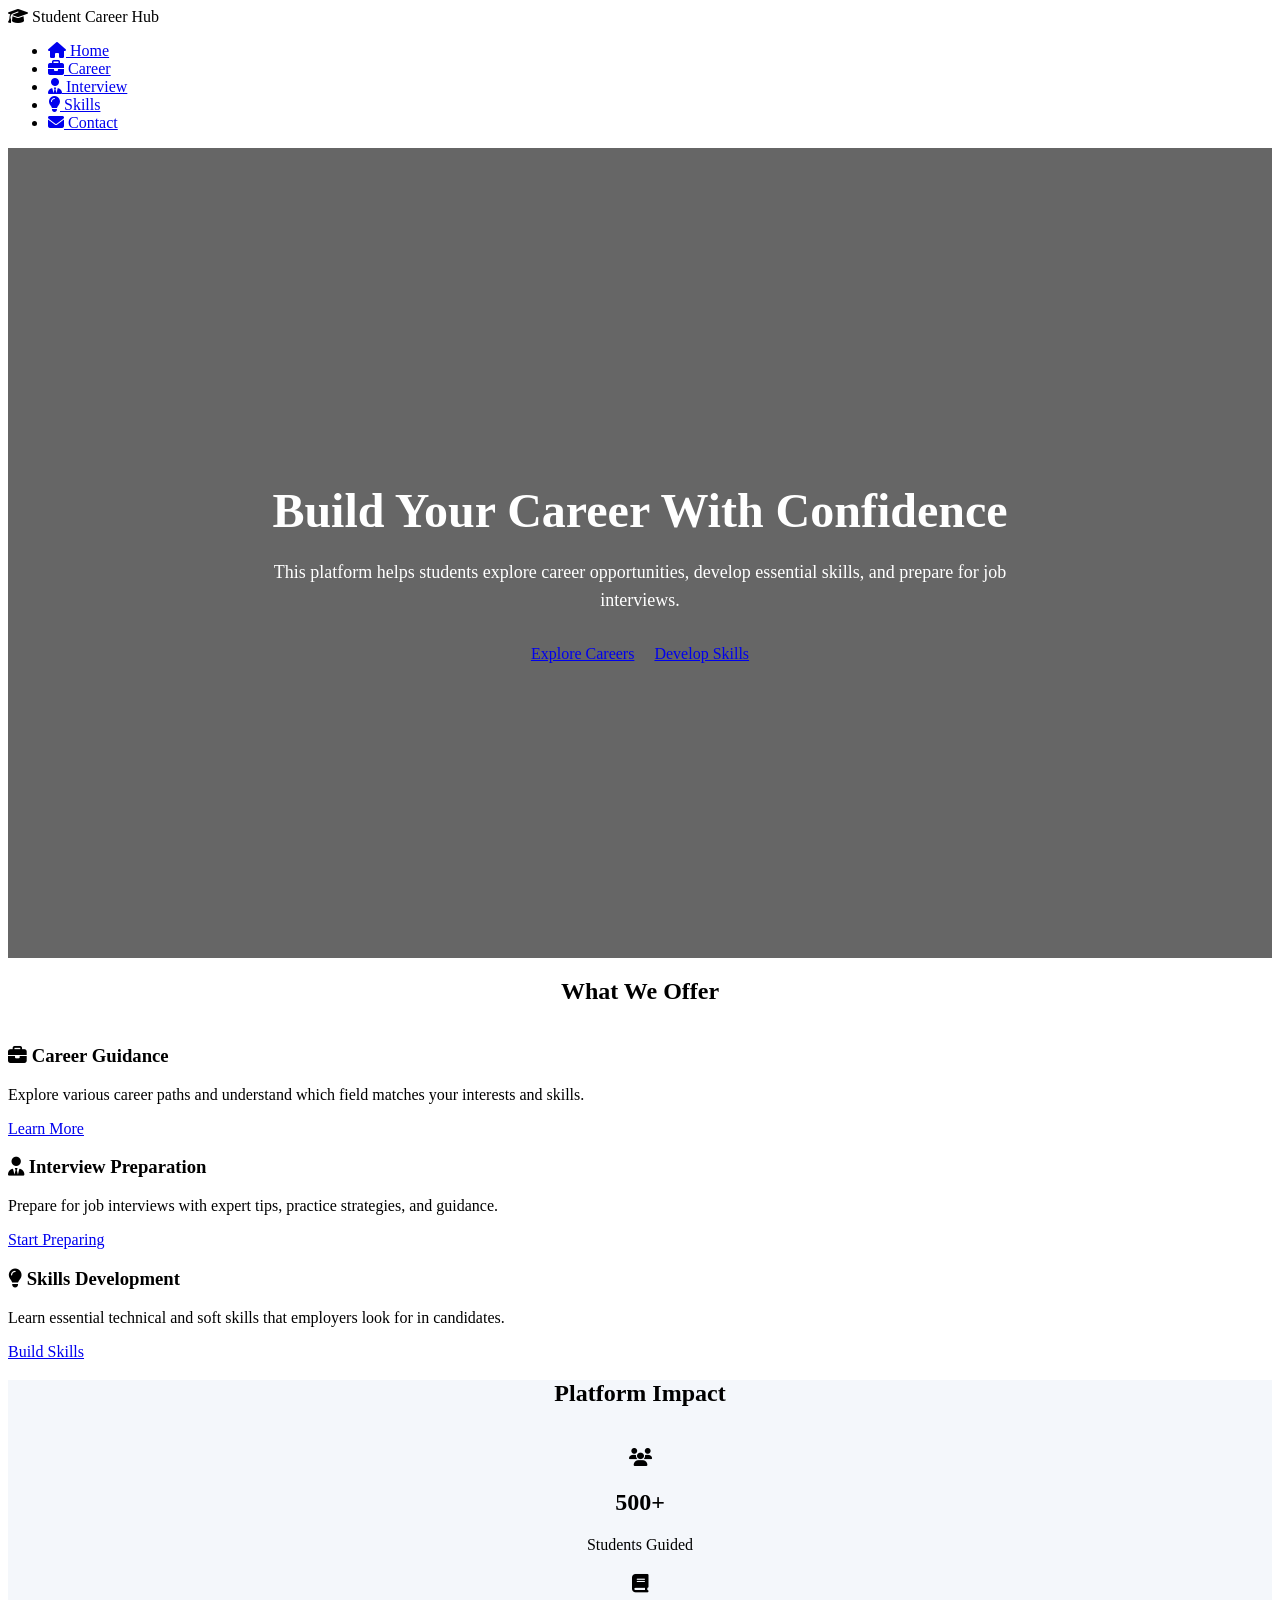
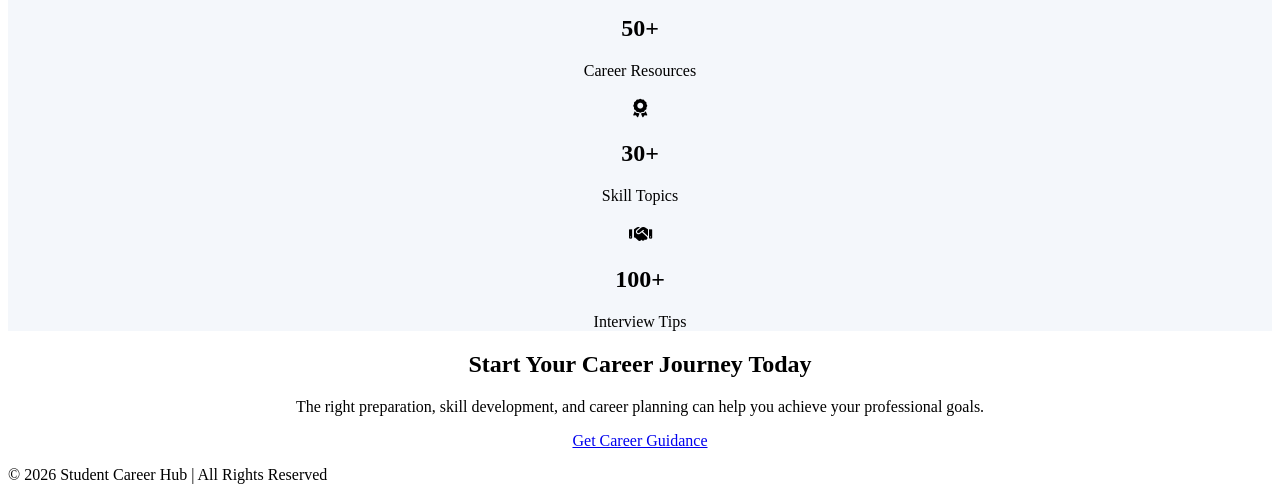
==== index.html @ e3550153 "Add files via upload" ====
<!DOCTYPE html>
<html lang="en">
<head>

<meta charset="UTF-8">
<meta name="viewport" content="width=device-width, initial-scale=1.0">

<title>Student Career Hub</title>

<link rel="stylesheet" href="css/style.css">

<!-- Font Awesome Icons -->
<link rel="stylesheet" href="https://cdnjs.cloudflare.com/ajax/libs/font-awesome/6.5.0/css/all.min.css">

<style>

/* Page specific hero background */

.home-hero{
background:linear-gradient(rgba(0,0,0,0.6),rgba(0,0,0,0.6)),
url("images/students.jpeg");
background-size:cover;
background-position:center;
height:90vh;
display:flex;
align-items:center;
justify-content:center;
text-align:center;
color:white;
}

/* Hero content layout */

.hero-content{
max-width:800px;
padding:20px;
}

.hero-content h1{
font-size:48px;
margin-bottom:20px;
}

.hero-content p{
font-size:18px;
line-height:1.6;
}

/* Hero buttons */

.hero-buttons{
margin-top:30px;
display:flex;
justify-content:center;
gap:20px;
flex-wrap:wrap;
}

</style>

</head>

<body>

<header>

<div class="navbar">

<div class="logo">
<i class="fas fa-graduation-cap"></i>
<span>Student Career Hub</span>
</div>

<nav>
<ul class="nav-links">

<li>
<a href="index.html">
<i class="fas fa-home"></i> Home
</a>
</li>

<li>
<a href="career.html">
<i class="fas fa-briefcase"></i> Career
</a>
</li>

<li>
<a href="interview.html">
<i class="fas fa-user-tie"></i> Interview
</a>
</li>

<li>
<a href="skills.html">
<i class="fas fa-lightbulb"></i> Skills
</a>
</li>

<li>
<a href="contact.html">
<i class="fas fa-envelope"></i> Contact
</a>
</li>

</ul>
</nav>

</div>

</header>

<!-- Hero Section -->

<section class="hero home-hero">

<div class="hero-content">

<h1>Build Your Career With Confidence</h1>

<p>
This platform helps students explore career opportunities,
develop essential skills, and prepare for job interviews.
</p>

<div class="hero-buttons">

<a href="career.html" class="btn">Explore Careers</a>
<a href="skills.html" class="btn">Develop Skills</a>

</div>

</div>

</section>


<!-- Features Section -->

<section>

<h2 style="text-align:center; margin-bottom:40px;">
What We Offer
</h2>

<div class="cards">

<div class="card">

<h3><i class="fas fa-briefcase"></i> Career Guidance</h3>

<p>
Explore various career paths and understand which field
matches your interests and skills.
</p>

<a href="career.html" class="btn">Learn More</a>

</div>


<div class="card">

<h3><i class="fas fa-user-tie"></i> Interview Preparation</h3>

<p>
Prepare for job interviews with expert tips,
practice strategies, and guidance.
</p>

<a href="interview.html" class="btn">Start Preparing</a>

</div>


<div class="card">

<h3><i class="fas fa-lightbulb"></i> Skills Development</h3>

<p>
Learn essential technical and soft skills that
employers look for in candidates.
</p>

<a href="skills.html" class="btn">Build Skills</a>

</div>

</div>

</section>


<!-- Statistics Section -->

<section style="background:#f4f7fb; text-align:center">

<h2 style="margin-bottom:40px;">Platform Impact</h2>

<div class="cards">

<div class="card">
<h3><i class="fas fa-users"></i></h3>
<h2>500+</h2>
<p>Students Guided</p>
</div>

<div class="card">
<h3><i class="fas fa-book"></i></h3>
<h2>50+</h2>
<p>Career Resources</p>
</div>

<div class="card">
<h3><i class="fas fa-award"></i></h3>
<h2>30+</h2>
<p>Skill Topics</p>
</div>

<div class="card">
<h3><i class="fas fa-handshake"></i></h3>
<h2>100+</h2>
<p>Interview Tips</p>
</div>

</div>

</section>


<!-- Career Advice Section -->

<section style="text-align:center">

<h2>Start Your Career Journey Today</h2>

<p>
The right preparation, skill development, and career planning
can help you achieve your professional goals.
</p>

<a href="contact.html" class="btn">Get Career Guidance</a>

</section>


<footer>

<p>© 2026 Student Career Hub | All Rights Reserved</p>

</footer>


<script src="js/script.js"></script>

</body>
</html>
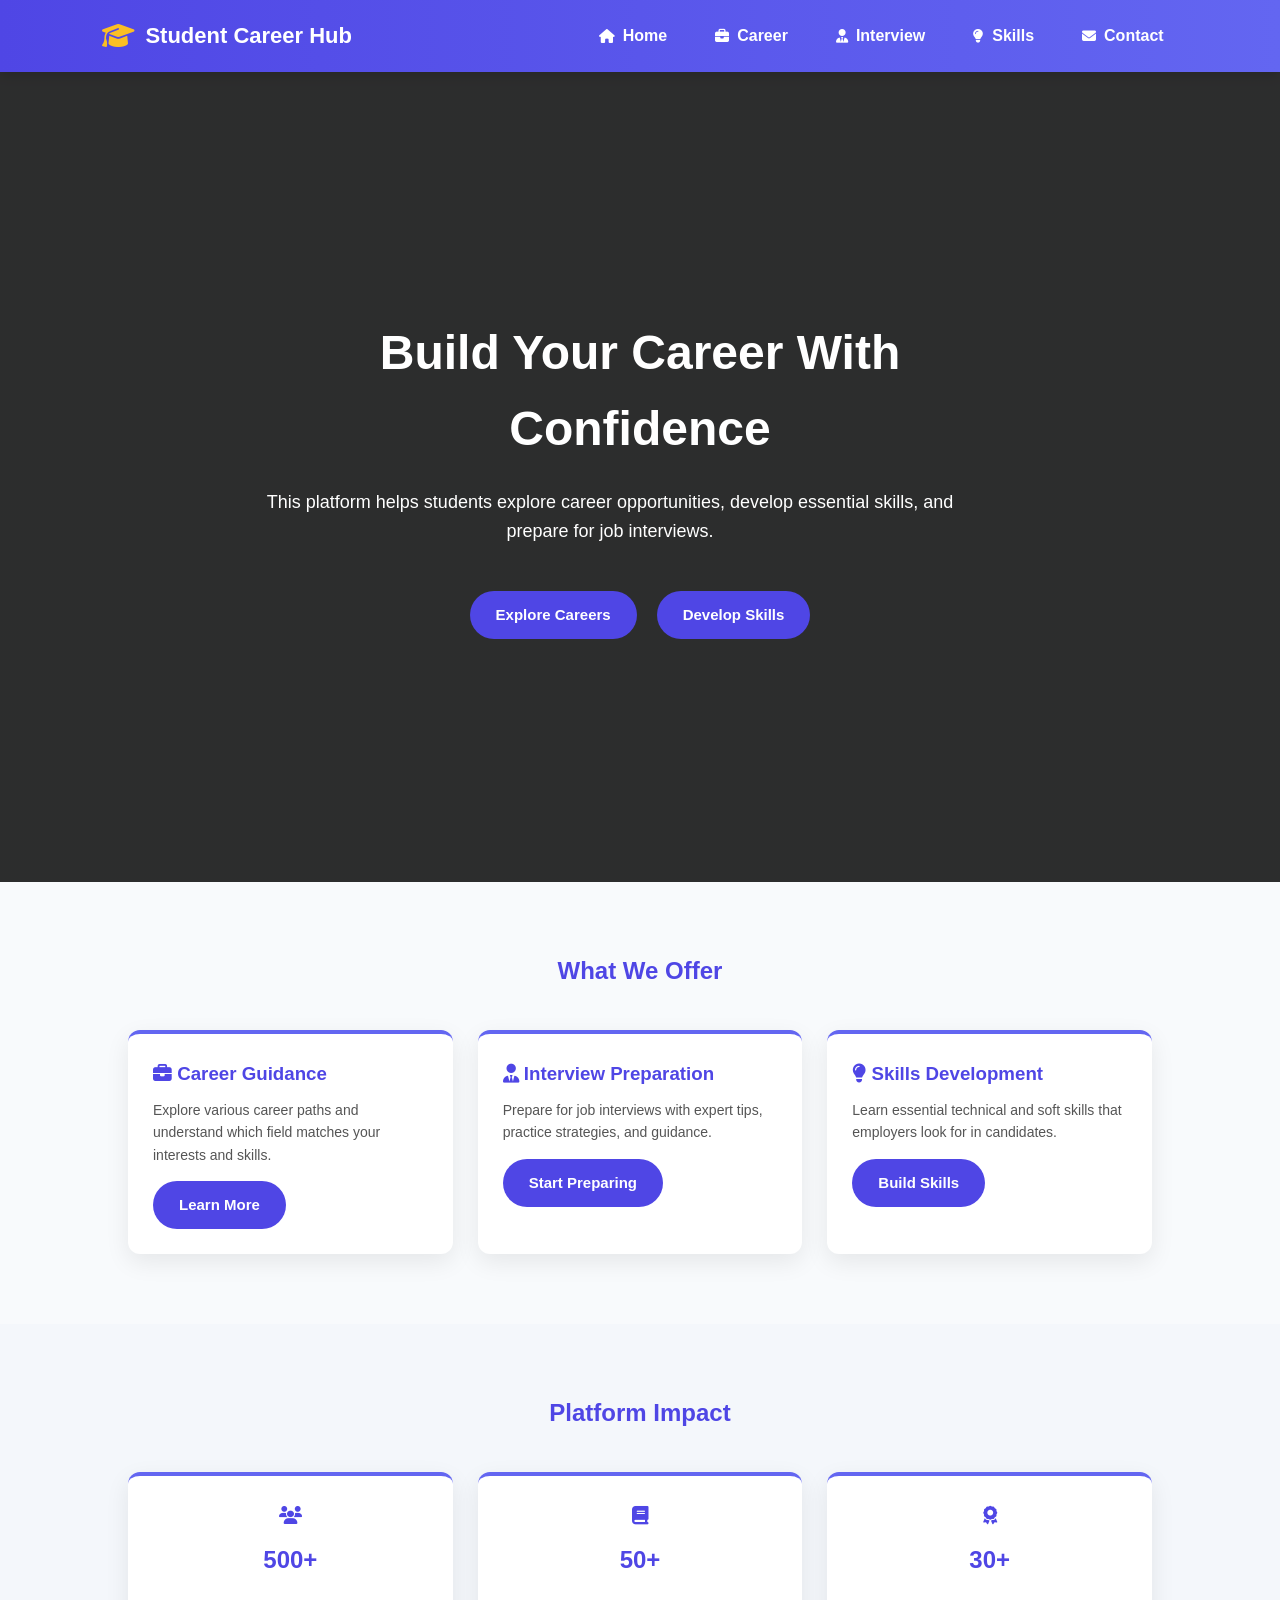
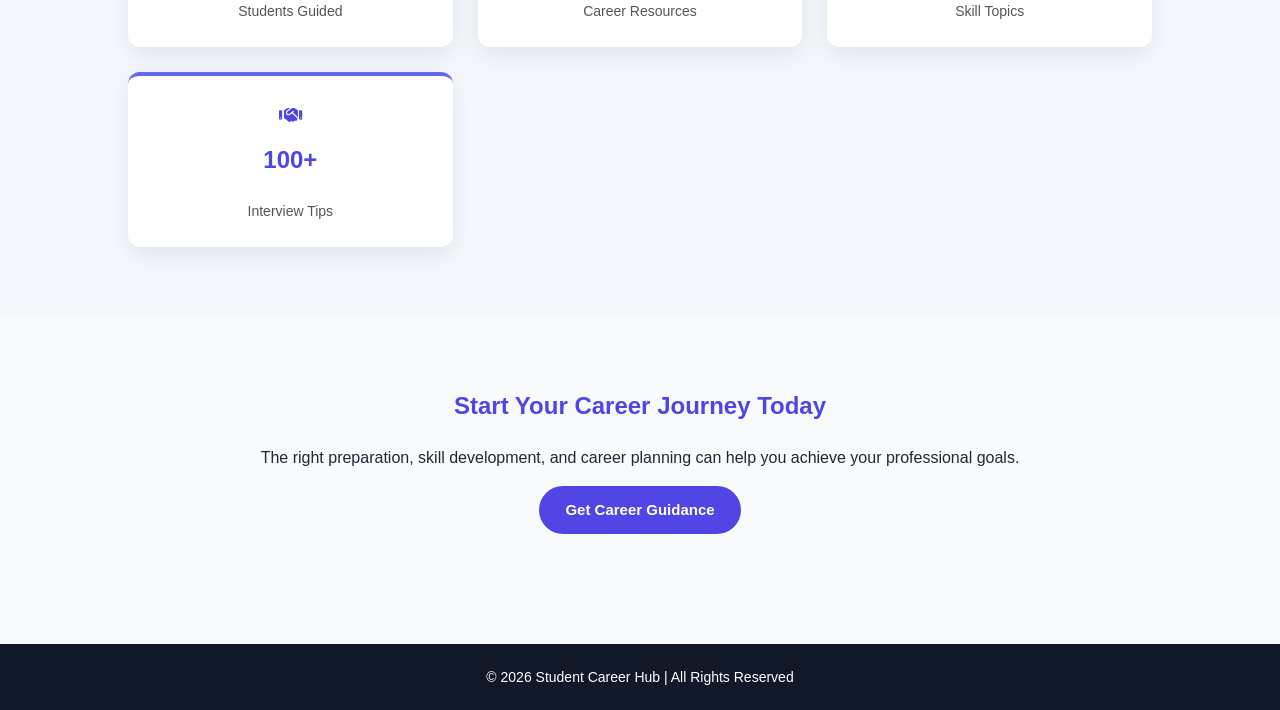
==== commit 334a9463: "Update index.html" ====
--- a/index.html
+++ b/index.html
@@ -7,7 +7,7 @@
 
 <title>Student Career Hub</title>
 
-<link rel="stylesheet" href="css/style.css">
+<link rel="stylesheet" href="style.css">
 
 <!-- Font Awesome Icons -->
 <link rel="stylesheet" href="https://cdnjs.cloudflare.com/ajax/libs/font-awesome/6.5.0/css/all.min.css">
@@ -252,7 +252,7 @@
 </footer>
 
 
-<script src="js/script.js"></script>
+<script src="script.js"></script>
 
 </body>
-</html>+</html>
--- a/style.css
+++ b/style.css
@@ -0,0 +1,320 @@
+/* =========================
+   Global Reset
+========================= */
+
+*{
+margin:0;
+padding:0;
+box-sizing:border-box;
+}
+
+body{
+font-family:'Segoe UI', Arial, sans-serif;
+background:#f8fafc;
+color:#1f2937;
+line-height:1.6;
+}
+
+
+/* =========================
+   Header
+========================= */
+
+header{
+background:linear-gradient(90deg,#4f46e5,#6366f1);
+color:white;
+padding:22px;
+text-align:center;
+box-shadow:0 4px 12px rgba(0,0,0,0.15);
+}
+
+header h1{
+font-size:28px;
+letter-spacing:1px;
+}
+
+
+/* =========================
+   Navbar Layout
+========================= */
+
+header{
+background:linear-gradient(90deg,#4f46e5,#6366f1);
+color:white;
+padding:15px 8%;
+box-shadow:0 4px 12px rgba(0,0,0,0.15);
+}
+
+.navbar{
+display:flex;
+justify-content:space-between;
+align-items:center;
+flex-wrap:wrap;
+}
+
+
+/* Logo */
+
+.logo{
+display:flex;
+align-items:center;
+gap:10px;
+font-size:22px;
+font-weight:700;
+}
+
+.logo i{
+font-size:26px;
+color:#fbbf24;
+}
+
+
+/* Navigation */
+
+.nav-links{
+list-style:none;
+display:flex;
+gap:20px;
+}
+
+.nav-links li a{
+display:flex;
+align-items:center;
+gap:8px;
+color:white;
+text-decoration:none;
+font-weight:600;
+padding:8px 14px;
+border-radius:20px;
+transition:all 0.3s ease;
+}
+
+.nav-links li a i{
+font-size:14px;
+}
+
+.nav-links li a:hover{
+background:rgba(255,255,255,0.15);
+transform:translateY(-2px);
+}
+
+/* =========================
+   Hero Section
+========================= */
+
+.hero{
+color:white;
+text-align:center;
+position:relative;
+padding:140px 20px;
+display:flex;
+flex-direction:column;
+align-items:center;
+justify-content:center;
+}
+
+.hero::before{
+content:"";
+position:absolute;
+top:0;
+left:0;
+width:100%;
+height:100%;
+background:rgba(0,0,0,0.55);
+z-index:0;
+}
+
+.hero h1,
+.hero p,
+.hero-buttons,
+.hero-content{
+position:relative;
+z-index:1;
+}
+
+.hero h1{
+font-size:48px;
+margin-bottom:15px;
+font-weight:700;
+}
+
+.hero p{
+font-size:20px;
+max-width:700px;
+}
+
+
+/* =========================
+   Hero Buttons
+========================= */
+
+.hero-buttons{
+margin-top:30px;
+display:flex;
+justify-content:center;
+gap:20px;
+flex-wrap:wrap;
+}
+
+
+/* =========================
+   Sections
+========================= */
+
+section{
+padding:70px 10%;
+}
+
+section h2{
+color:#4f46e5;
+margin-bottom:20px;
+}
+
+
+/* =========================
+   Cards Layout
+========================= */
+
+.cards{
+display:grid;
+grid-template-columns:repeat(auto-fit,minmax(250px,1fr));
+gap:25px;
+}
+
+.card{
+background:white;
+padding:25px;
+border-radius:12px;
+box-shadow:0 8px 25px rgba(0,0,0,0.08);
+transition:all 0.35s ease;
+border-top:4px solid #6366f1;
+}
+
+.card h3{
+margin-bottom:10px;
+color:#4f46e5;
+}
+
+.card p{
+font-size:14px;
+color:#555;
+}
+
+.card:hover{
+transform:translateY(-10px);
+box-shadow:0 18px 40px rgba(0,0,0,0.15);
+}
+
+
+/* =========================
+   Buttons
+========================= */
+
+.btn{
+display:inline-block;
+margin-top:15px;
+padding:12px 26px;
+background:#4f46e5;
+color:white;
+text-decoration:none;
+border-radius:30px;
+font-weight:600;
+font-size:15px;
+transition:all 0.3s ease;
+}
+
+.btn:hover{
+background:#4338ca;
+transform:translateY(-2px);
+box-shadow:0 6px 14px rgba(0,0,0,0.2);
+}
+
+
+/* =========================
+   Contact Form
+========================= */
+
+form{
+max-width:500px;
+margin:auto;
+}
+
+input,
+textarea{
+width:100%;
+padding:12px;
+margin:10px 0;
+border:1px solid #ddd;
+border-radius:6px;
+font-size:14px;
+transition:0.2s;
+}
+
+input:focus,
+textarea:focus{
+outline:none;
+border-color:#6366f1;
+box-shadow:0 0 6px rgba(99,102,241,0.3);
+}
+
+button{
+background:#4f46e5;
+color:white;
+border:none;
+padding:12px 20px;
+border-radius:6px;
+cursor:pointer;
+font-weight:600;
+}
+
+button:hover{
+background:#4338ca;
+}
+
+
+/* =========================
+   Footer
+========================= */
+
+footer{
+background:#111827;
+color:white;
+text-align:center;
+padding:22px;
+margin-top:40px;
+font-size:14px;
+}
+
+
+/* =========================
+   Responsive Design
+========================= */
+
+@media(max-width:768px){
+
+nav ul li{
+display:block;
+margin:10px 0;
+}
+
+.hero{
+padding:100px 20px;
+}
+
+.hero h1{
+font-size:32px;
+}
+
+.hero p{
+font-size:16px;
+}
+
+section{
+padding:50px 20px;
+}
+
+.hero-buttons{
+flex-direction:column;
+}
+
+}
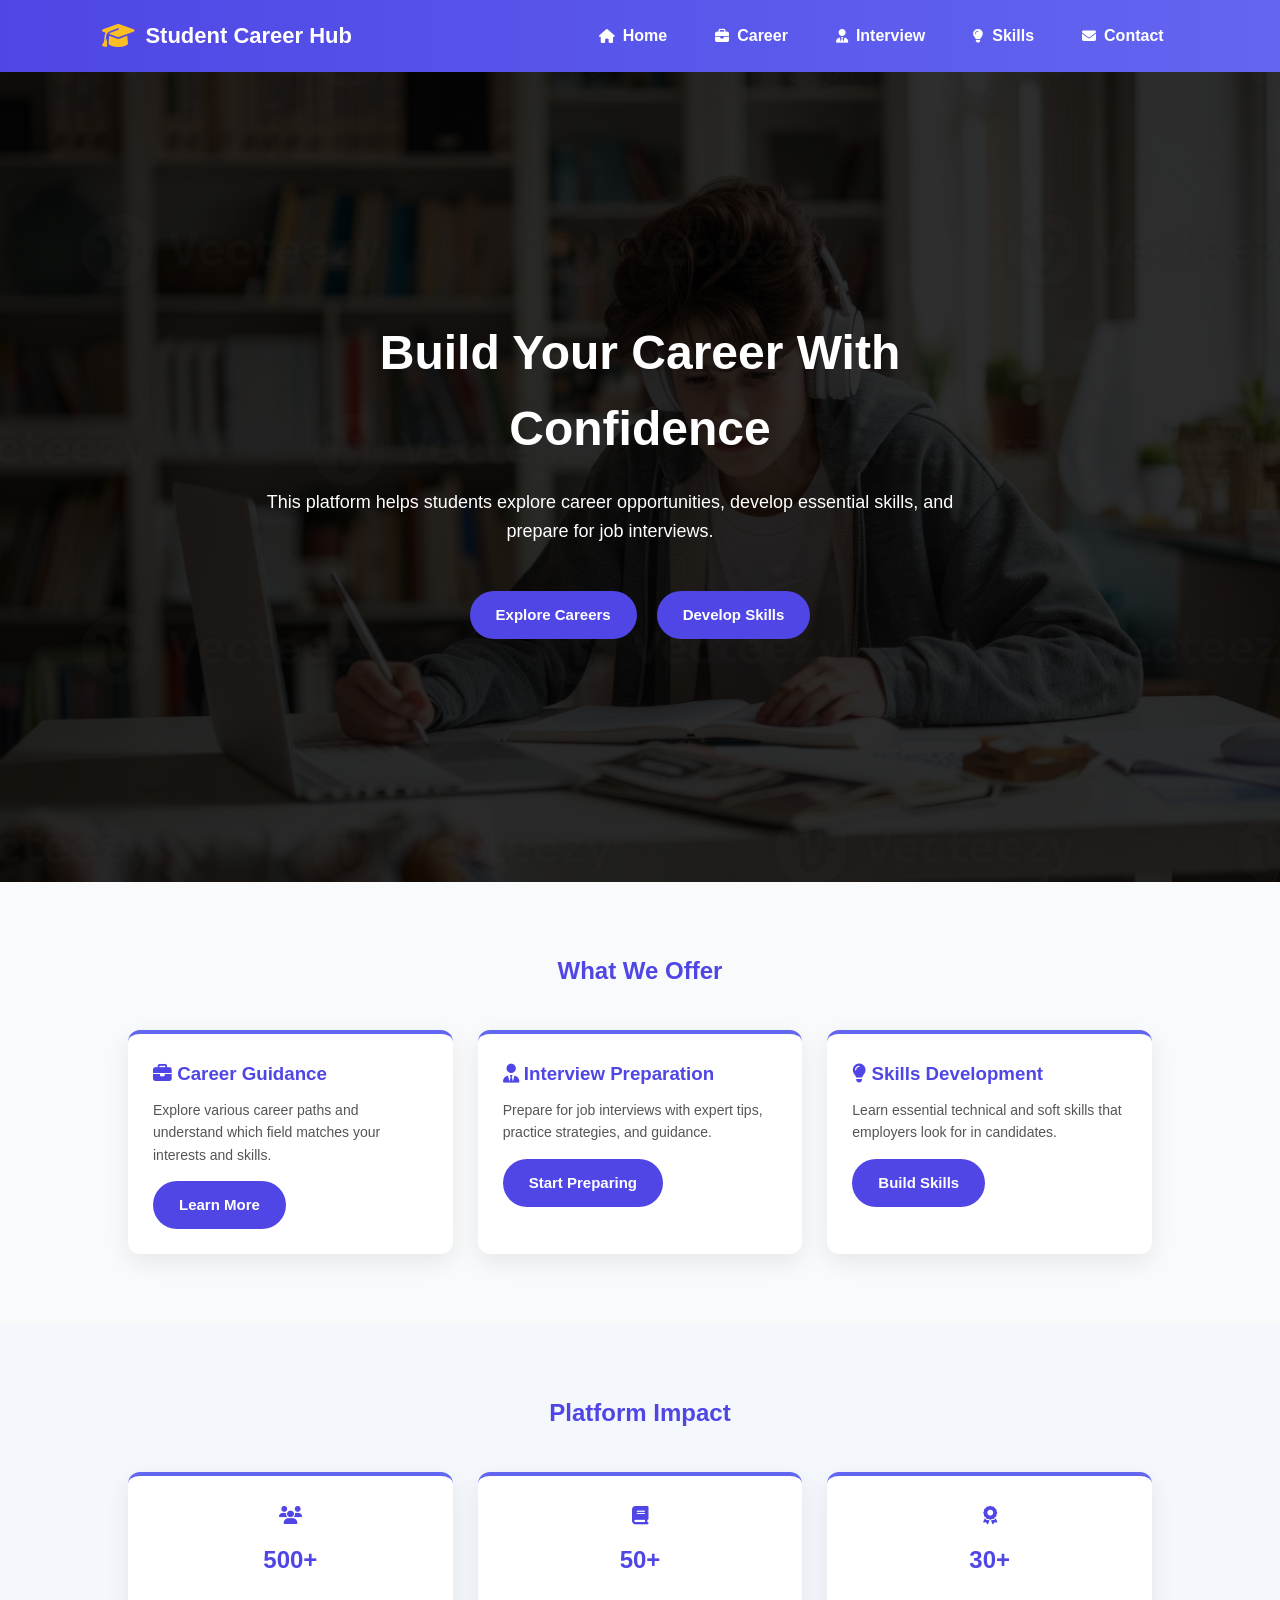
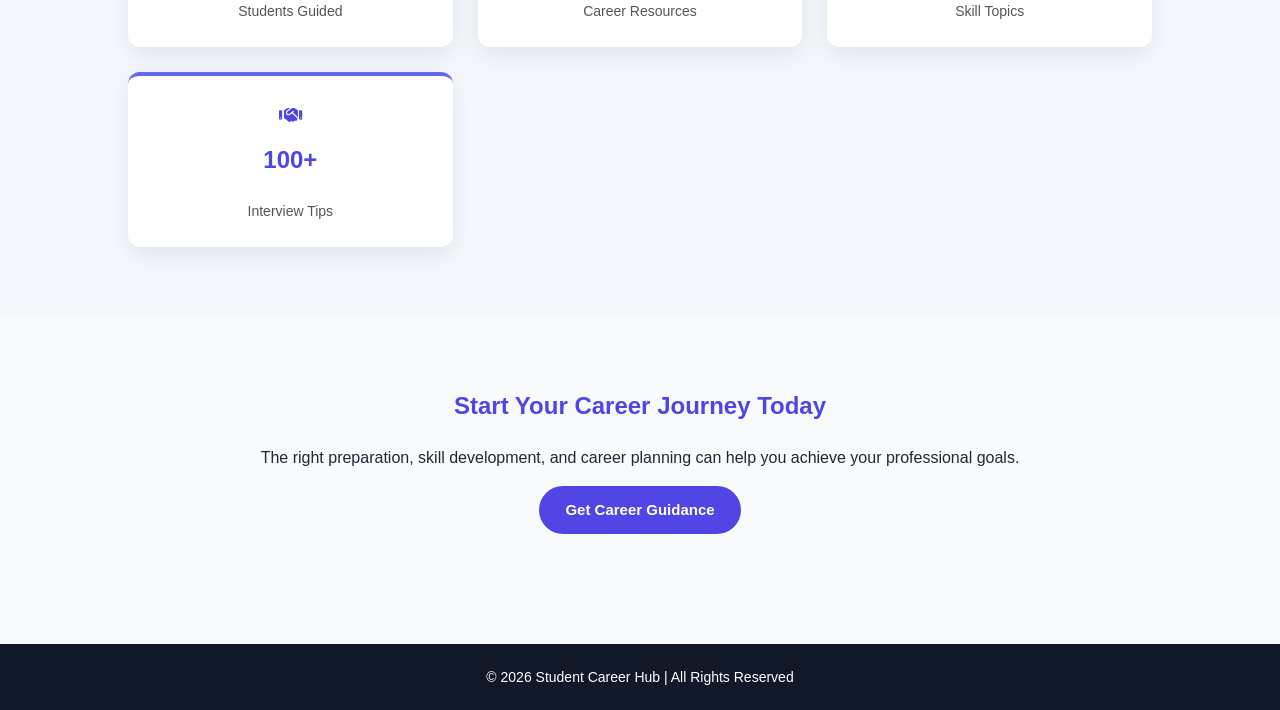
==== commit 4180af53: "Fix HTML encoding issues in index.html" ====
--- a/index.html
+++ b/index.html
@@ -18,7 +18,7 @@
 
 .home-hero{
 background:linear-gradient(rgba(0,0,0,0.6),rgba(0,0,0,0.6)),
-url("images/students.jpeg");
+url("students.jpeg");
 background-size:cover;
 background-position:center;
 height:90vh;
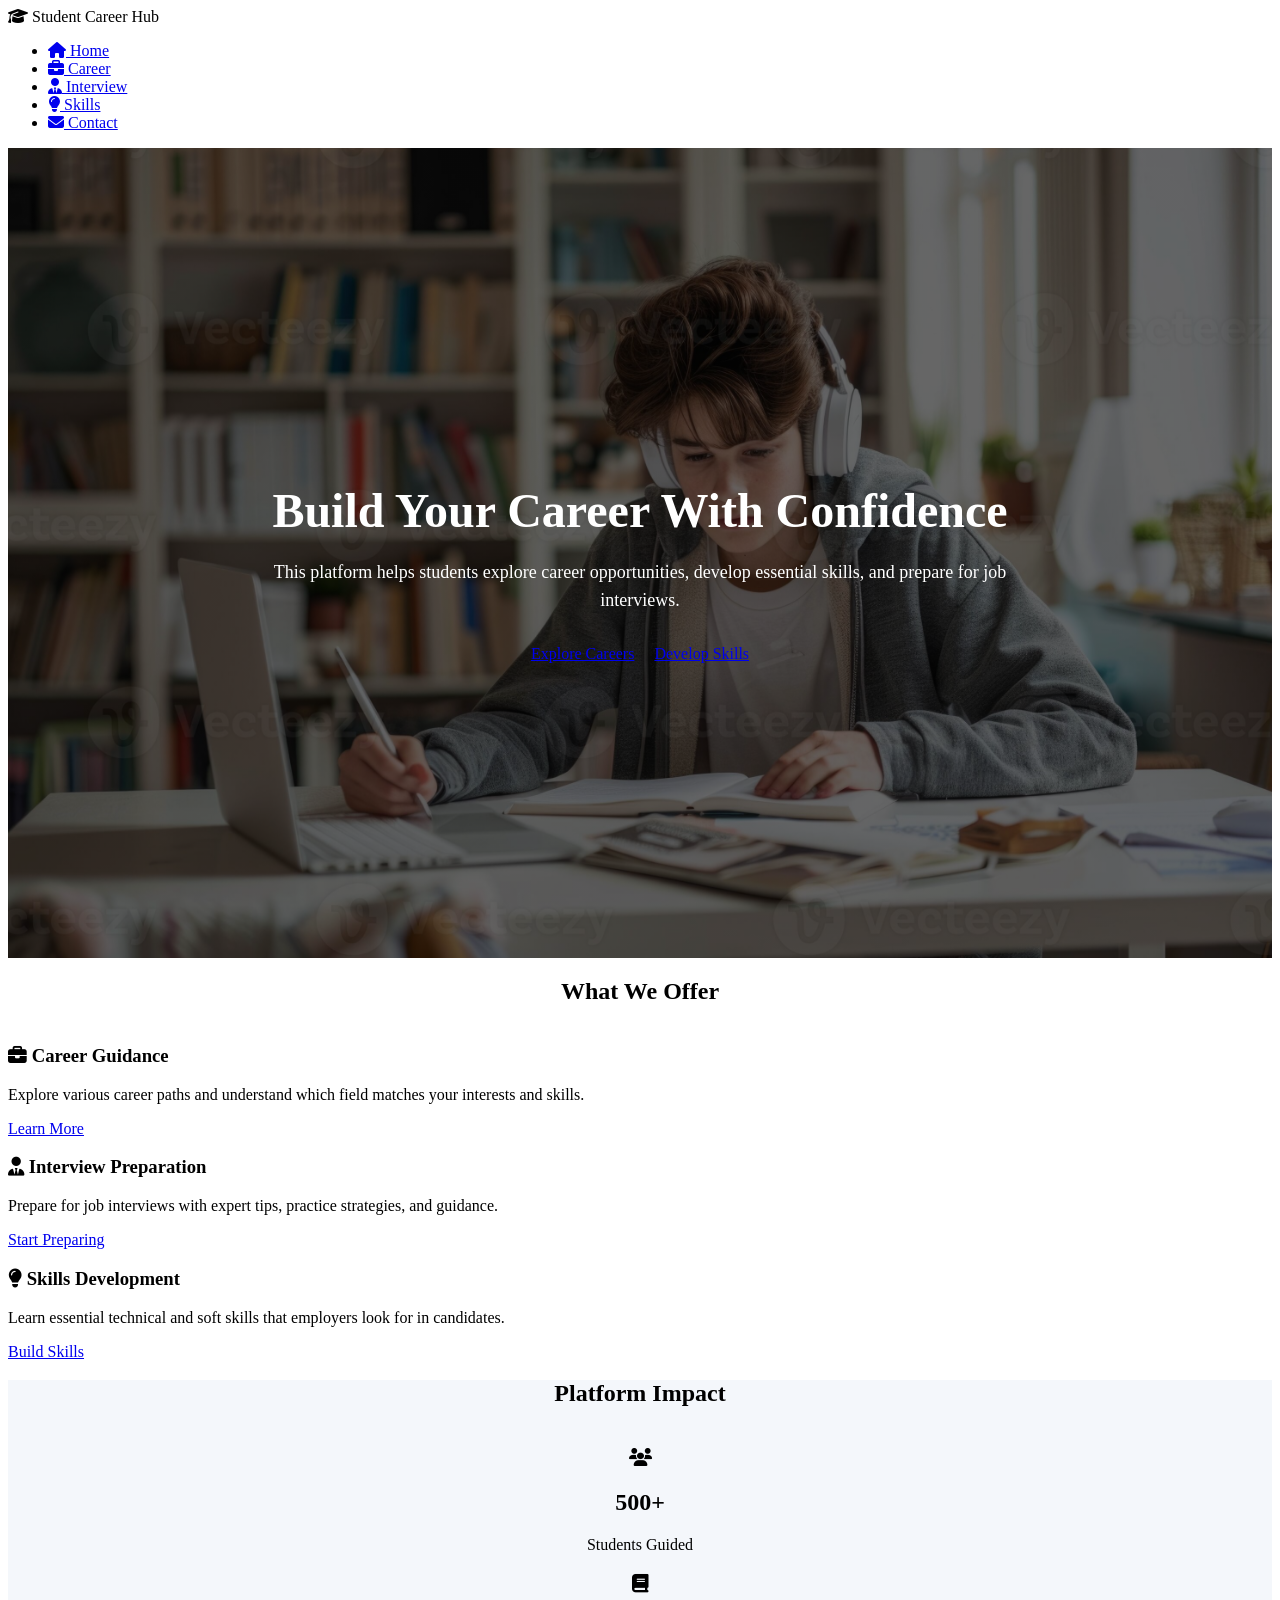
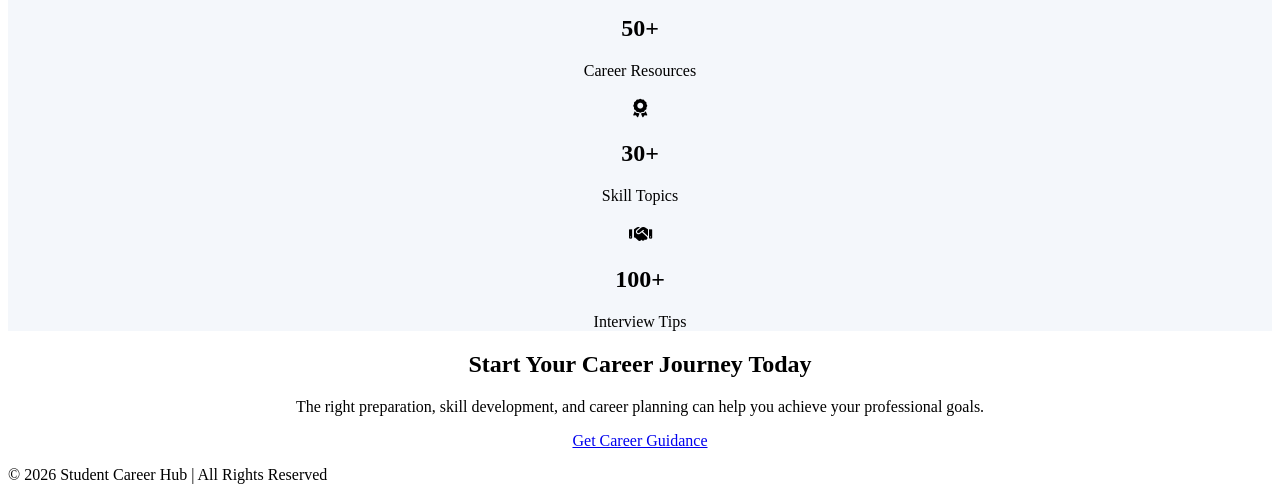
==== commit 074bb0ff: "Fix HTML formatting and update stylesheet path" ====
--- a/index.html
+++ b/index.html
@@ -7,7 +7,7 @@
 
 <title>Student Career Hub</title>
 
-<link rel="stylesheet" href="style.css">
+<link rel="stylesheet" href="/Web_Project/style.css">
 
 <!-- Font Awesome Icons -->
 <link rel="stylesheet" href="https://cdnjs.cloudflare.com/ajax/libs/font-awesome/6.5.0/css/all.min.css">
